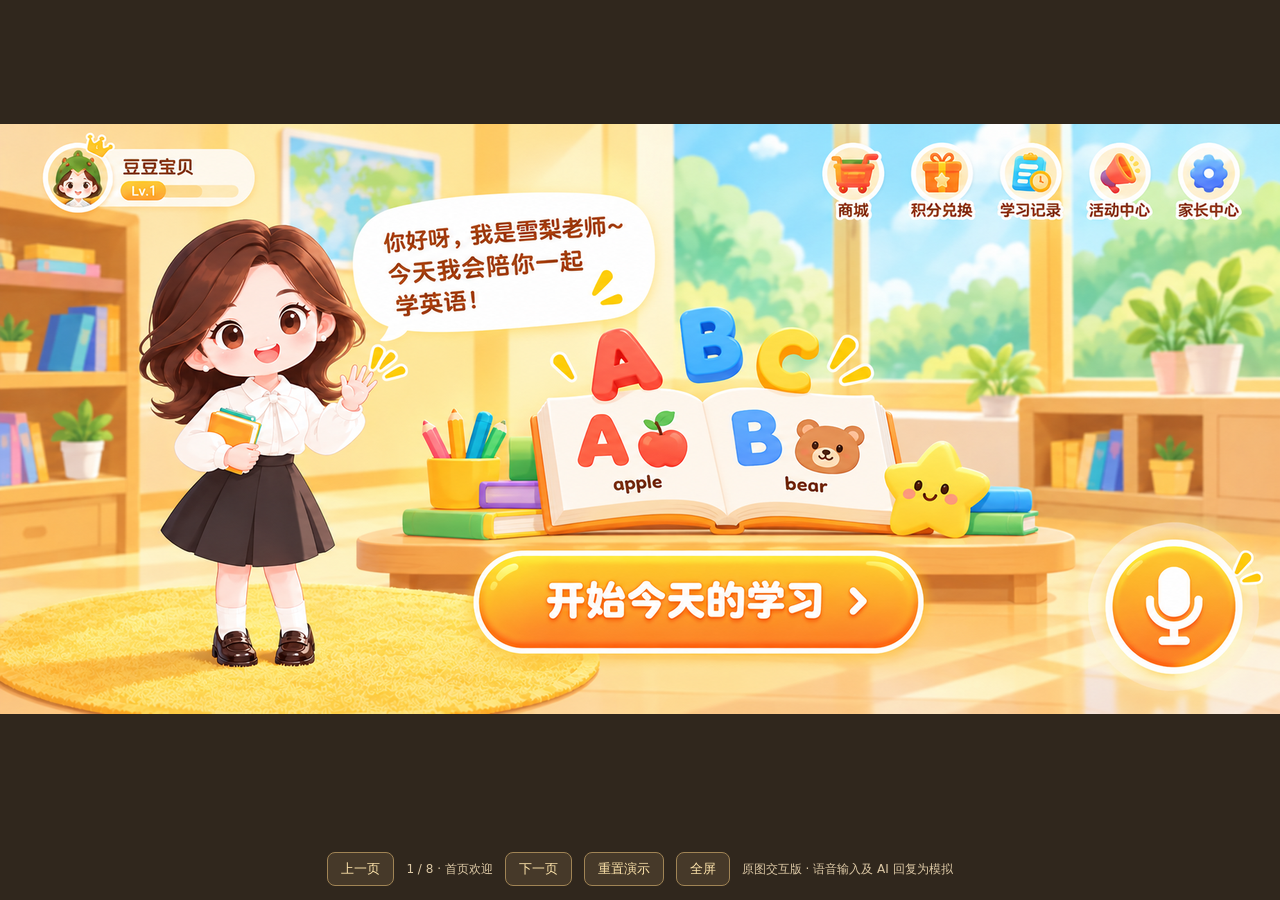
==== demo/xueli-ai/index.html @ 048ce003 "Add original-screen interactive Xueli learning demo" ====
<!doctype html><html lang="zh-CN"><meta charset="utf-8"><meta name="viewport" content="width=device-width,initial-scale=1"><title>雪梨智学 AI伴学 · 原图交互版</title><style>
*{box-sizing:border-box}body{margin:0;background:#30271d;font-family:"Microsoft Yahei",system-ui,sans-serif;color:#532b17;min-height:100vh;display:flex;flex-direction:column;justify-content:center}#stage{width:min(100vw,calc((100vh - 62px)*1280/590));aspect-ratio:1280/590;position:relative;margin:auto;overflow:hidden;background:#fff4cd}#screen{width:100%;height:100%;display:block}.hot{position:absolute;border:0;background:transparent;cursor:pointer;border-radius:25px}.hot:hover{box-shadow:inset 0 0 0 3px #fff9,0 0 20px #ffdb6680}.hot:focus-visible{outline:3px solid #4f9eff;outline-offset:2px}.hot.active{box-shadow:0 0 20px 8px #fff5}.controls{min-height:62px;display:flex;justify-content:center;gap:12px;align-items:center;font-size:12px;color:#ddc9a6;padding:10px;flex-wrap:wrap}.controls button{border:1px solid #a08455;background:#463929;color:#ffe5ac;border-radius:8px;padding:7px 13px;cursor:pointer}.controls button.selected{background:#c88c30;color:#fff}.veil{position:absolute;inset:0;background:#4b351440;display:grid;place-items:center;z-index:5}.dialog{width:58%;background:#fffcf1;border:4px solid #ffcb55;border-radius:25px;padding:3%;box-shadow:0 15px 40px #59361430;font-size:clamp(12px,1.5vw,22px)}.dialog h2{font-size:1.2em;margin:0 0 16px}.dialog p{line-height:1.7}.dialog button{cursor:pointer;background:linear-gradient(#ffd82b,#ff9a0c);color:#703812;border:2px solid #fff;border-radius:18px;font-weight:700;padding:12px 20px;margin:6px;box-shadow:0 3px 0 #e7bc66;font-size:inherit}.dialog input{width:100%;border:2px solid #f3d992;padding:12px;border-radius:12px;font:inherit}.note{font-size:.7em;color:#9b876c}.hidden{display:none!important}.talking{filter:brightness(1.035)}
</style><div id="stage"><img id="screen" alt="雪梨智学课程界面"><img id="courseTitle" class="hidden" alt="A Clean Room" src="[data-uri]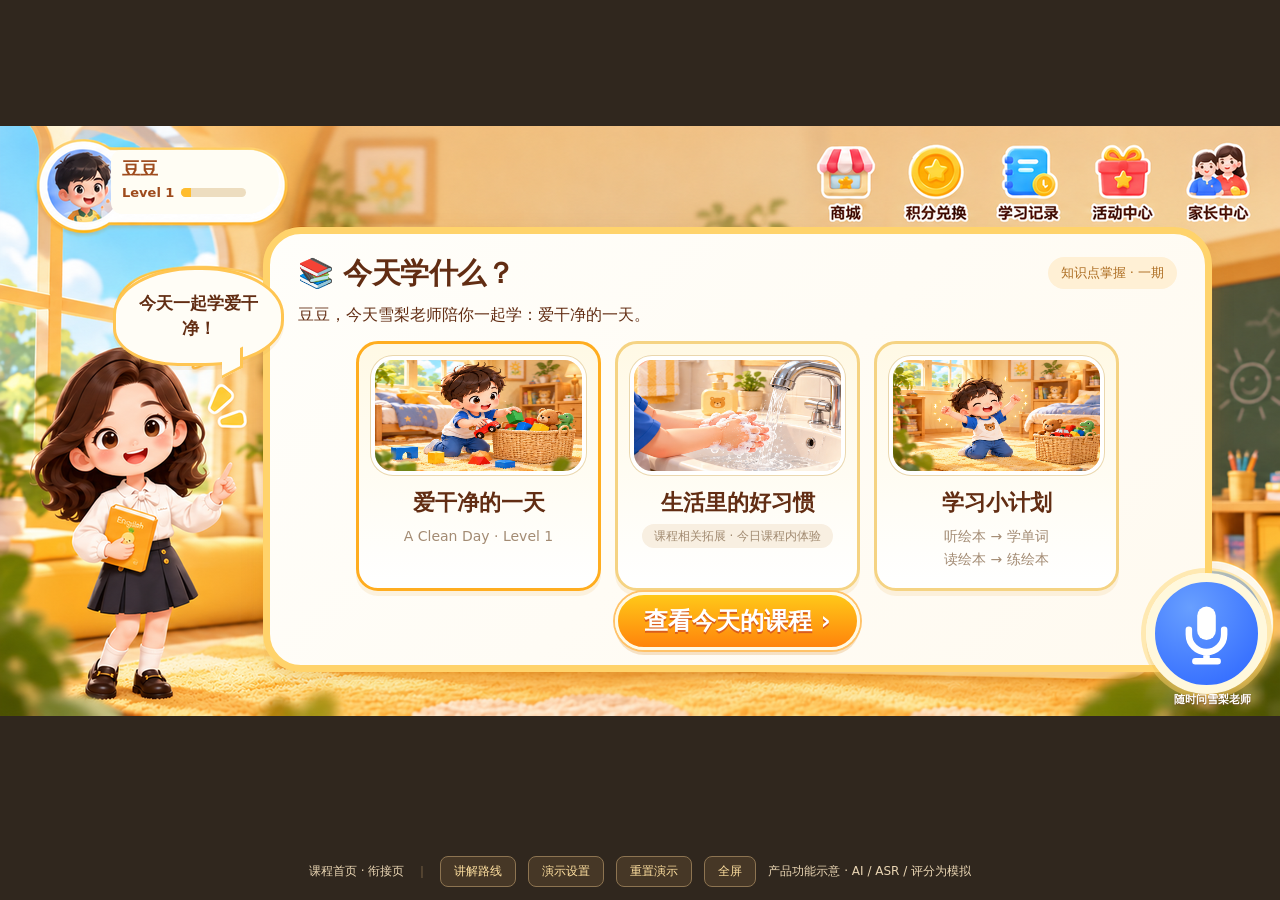
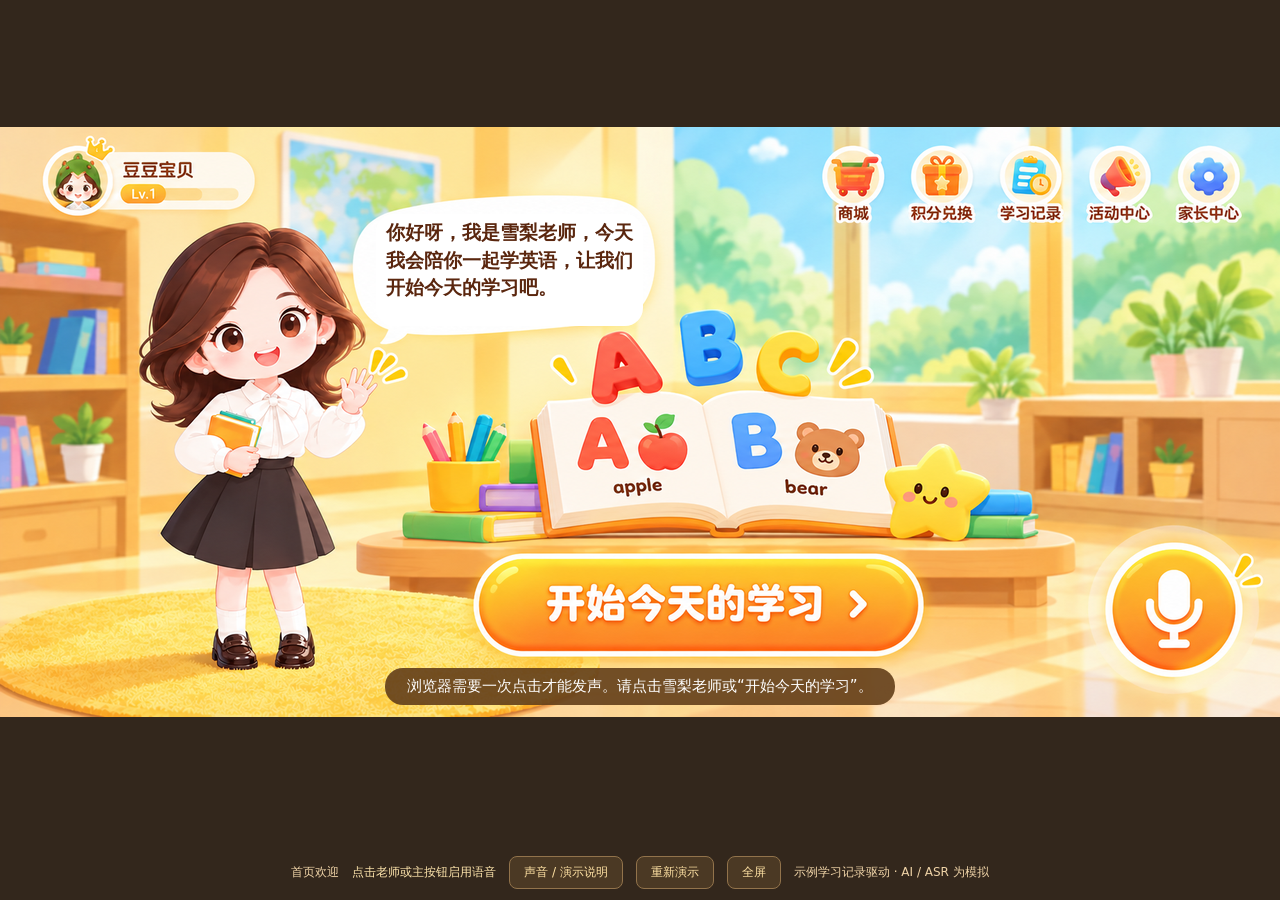
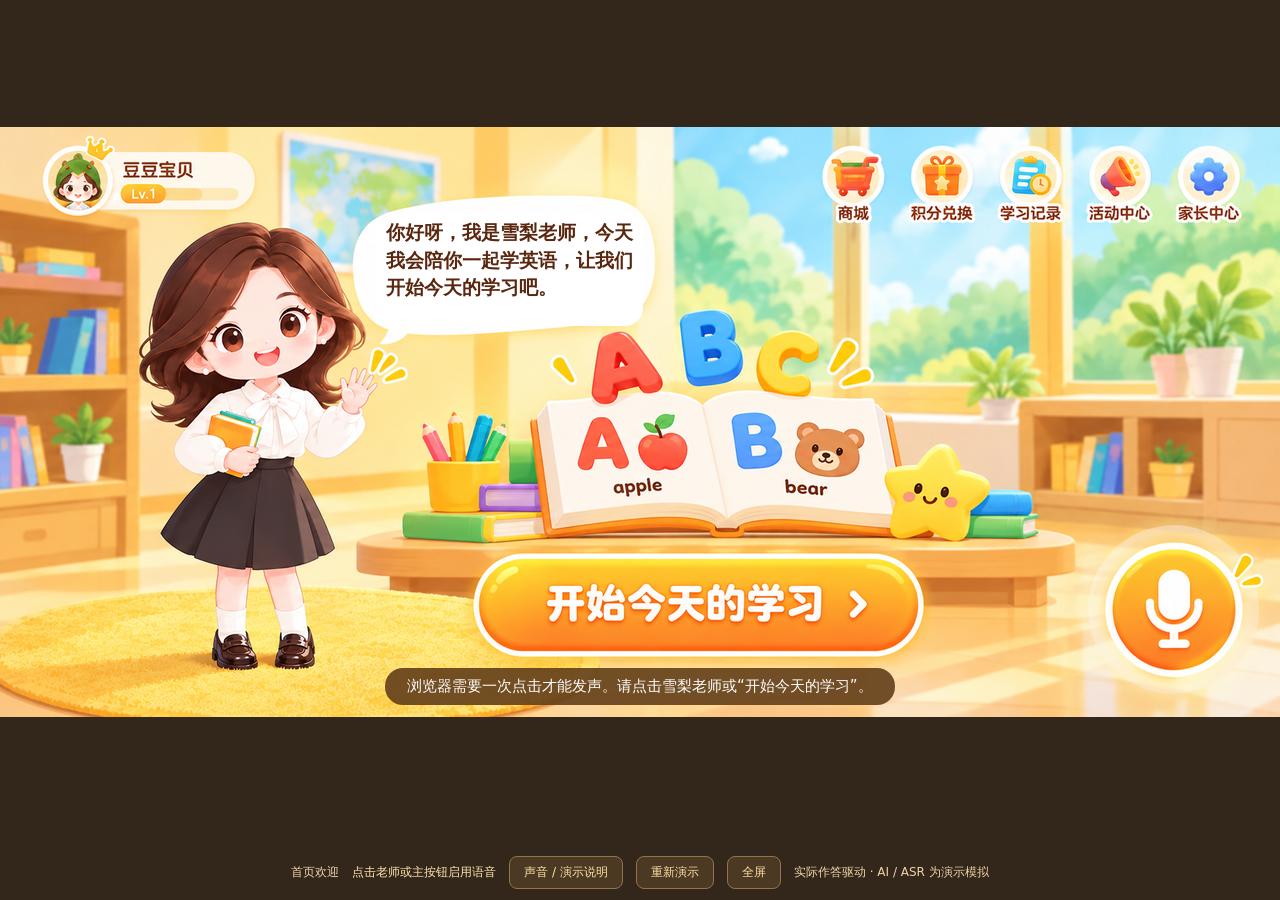
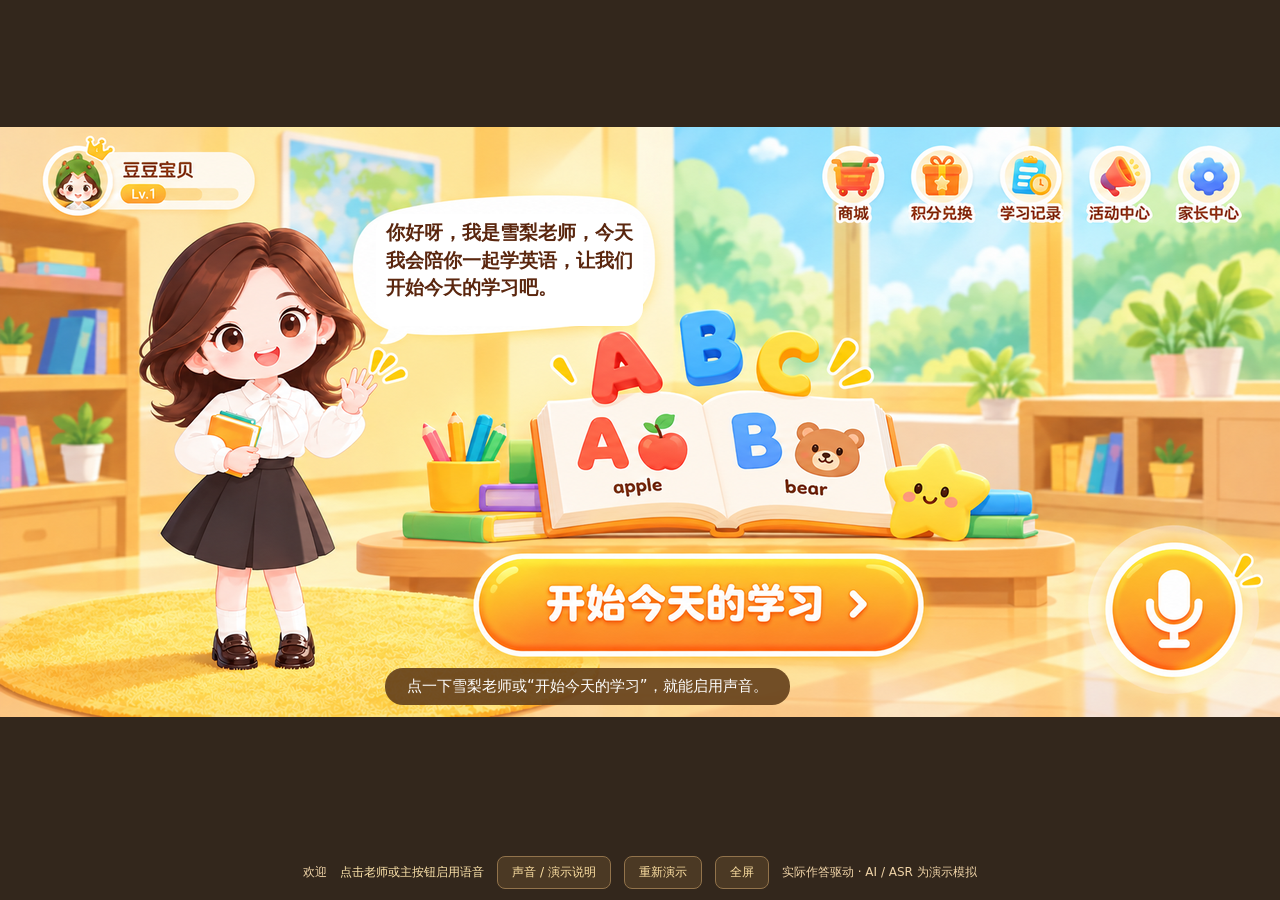
